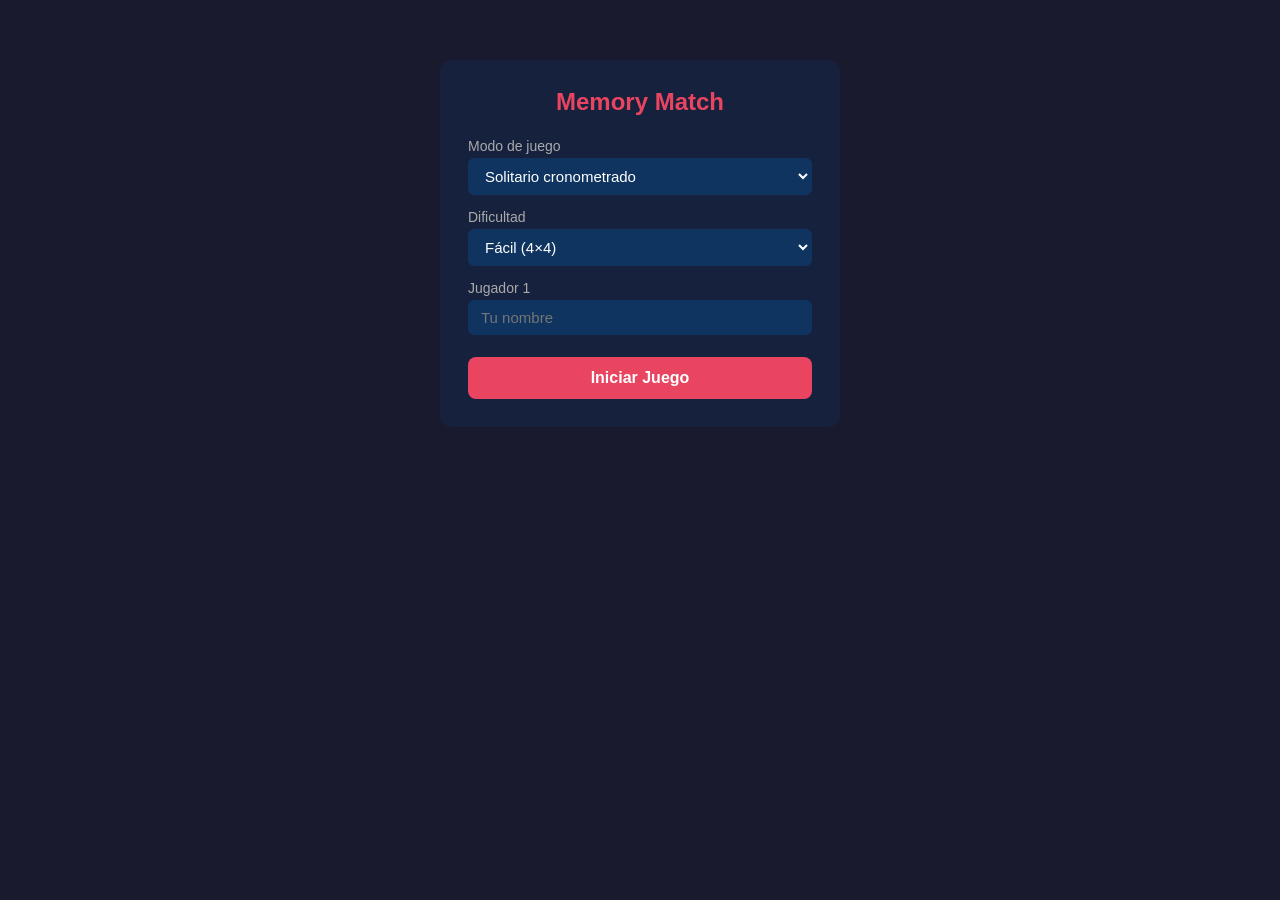
==== danmaku/index.html @ c671585b "Add files via upload" ====
<!DOCTYPE html>
<html lang="es">
<head>
  <meta charset="UTF-8" />
  <meta name="viewport" content="width=device-width, initial-scale=1.0" />
  <title>Memory Match</title>
  <link rel="stylesheet" href="css/styles.css" />
</head>
<body>

  <!-- ======================================================
       MENÚ DE CONFIGURACIÓN
  ======================================================= -->
  <div id="menu">
    <h1>Memory Match</h1>

    <label>Modo de juego
      <select id="select-mode">
        <option value="solo">Solitario cronometrado</option>
        <option value="pvp">PvP (2 jugadores)</option>
        <option value="free">Libre (práctica)</option>
      </select>
    </label>

    <label>Dificultad
      <select id="select-difficulty">
        <option value="4">Fácil (4×4)</option>
        <option value="6">Intermedio (6×6)</option>
        <option value="8">Difícil (8×8)</option>
      </select>
    </label>

    <label>Jugador 1
      <input id="input-player1" type="text" placeholder="Tu nombre" />
    </label>

    <label id="player2-label" style="display:none">Jugador 2
      <input id="input-player2" type="text" placeholder="Nombre jugador 2" />
    </label>

    <button id="btn-start">Iniciar Juego</button>
  </div>

  <!-- ======================================================
       CONTENEDOR DEL JUEGO
  ======================================================= -->
  <div id="game-container">
    <div id="hud"></div>
    <div id="board"></div>
  </div>

  <!-- ======================================================
       PANTALLA DE FIN DE PARTIDA
  ======================================================= -->
  <div id="end-screen"></div>

  <!-- ======================================================
       SCRIPTS — orden de dependencia
  ======================================================= -->
  <script src="js/board.js"></script>
  <script src="js/game.js"></script>
  <script src="js/modes.js"></script>
  <script src="js/timer.js"></script>
  <script src="js/hud.js"></script>
  <script src="js/app.js"></script>

</body>
</html>
---- danmaku/css/styles.css ----
/* styles.css — estilos mínimos de desarrollo */

* {
  box-sizing: border-box;
  margin: 0;
  padding: 0;
}

body {
  font-family: sans-serif;
  background: #1a1a2e;
  color: white;
  min-height: 100vh;
  padding: 20px;
}

/* ---- MENÚ ---- */
#menu {
  display: flex;
  flex-direction: column;
  gap: 14px;
  max-width: 400px;
  margin: 40px auto;
  background: #16213e;
  padding: 28px;
  border-radius: 12px;
}

#menu h1 {
  text-align: center;
  margin-bottom: 8px;
  font-size: 24px;
  color: #e94560;
}

#menu label {
  display: flex;
  flex-direction: column;
  gap: 4px;
  font-size: 14px;
  color: #aaa;
}

#menu select,
#menu input {
  padding: 8px 12px;
  font-size: 15px;
  border-radius: 6px;
  border: 1px solid #0f3460;
  background: #0f3460;
  color: white;
  outline: none;
}

#btn-start {
  margin-top: 8px;
  padding: 12px;
  font-size: 16px;
  font-weight: bold;
  background: #e94560;
  color: white;
  border: none;
  border-radius: 8px;
  cursor: pointer;
}

#btn-start:hover { background: #c73652; }

/* ---- JUEGO ---- */
#game-container {
  display: none;
  flex-direction: column;
  align-items: center;
  gap: 16px;
}

/* ---- HUD ---- */
#hud {
  display: none;
  justify-content: space-between;
  align-items: center;
  width: 100%;
  max-width: 700px;
  background: #16213e;
  padding: 10px 20px;
  border-radius: 10px;
  font-size: 14px;
  gap: 12px;
}

.hud-section {
  display: flex;
  flex-direction: column;
  gap: 4px;
}

.pvp-player { opacity: 0.5; font-size: 13px; }
.pvp-player.active-player {
  opacity: 1;
  font-weight: bold;
  color: #4ade80;
}

.hud-restart {
  padding: 6px 14px;
  background: #e94560;
  color: white;
  border: none;
  border-radius: 6px;
  cursor: pointer;
  font-size: 13px;
}

/* ---- TABLERO ---- */
#board {
  display: grid;
  gap: 8px;
}

/* ---- CARTAS ---- */
.card {
  width: 80px;
  height: 80px;
  cursor: pointer;
  position: relative;
  perspective: 600px;
}

.card-inner {
  width: 100%;
  height: 100%;
  position: relative;
  transform-style: preserve-3d;
  transition: transform 0.4s ease;
}

.card.flipped .card-inner,
.card.matched .card-inner {
  transform: rotateY(180deg);
}

.card-front,
.card-back {
  position: absolute;
  width: 100%;
  height: 100%;
  backface-visibility: hidden;
  border-radius: 8px;
  display: flex;
  align-items: center;
  justify-content: center;
  font-size: 32px;
  user-select: none;
}

.card-front {
  background: #0f3460;
  border: 2px solid #e94560;
  color: #e94560;
  font-size: 20px;
}

.card-back {
  background: #16213e;
  border: 2px solid #0f3460;
  transform: rotateY(180deg);
}

.card.matched .card-back {
  border-color: #4ade80;
  background: #14532d;
}

.card.wrong .card-back {
  border-color: #f87171;
  animation: shake 0.3s ease;
}

@keyframes shake {
  0%,  100% { transform: rotateY(180deg) translateX(0);    }
  25%        { transform: rotateY(180deg) translateX(-5px); }
  75%        { transform: rotateY(180deg) translateX(5px);  }
}

/* ---- PANTALLA DE FIN (fallback) ---- */
#end-screen {
  display: none;
  position: fixed;
  inset: 0;
  background: rgba(0, 0, 0, 0.85);
  z-index: 100;
  align-items: center;
  justify-content: center;
}

#end-screen.active { display: flex; }

.end-screen-fallback {
  background: #16213e;
  border-radius: 16px;
  padding: 40px;
  text-align: center;
  display: flex;
  flex-direction: column;
  gap: 12px;
  min-width: 300px;
}

.end-screen-fallback h2 { color: #e94560; font-size: 26px; }

.end-screen-fallback button {
  padding: 10px 20px;
  border: none;
  border-radius: 8px;
  cursor: pointer;
  font-size: 15px;
  font-weight: bold;
}

#end-restart { background: #e94560; color: white; }
#end-menu    { background: #0f3460; color: white; }
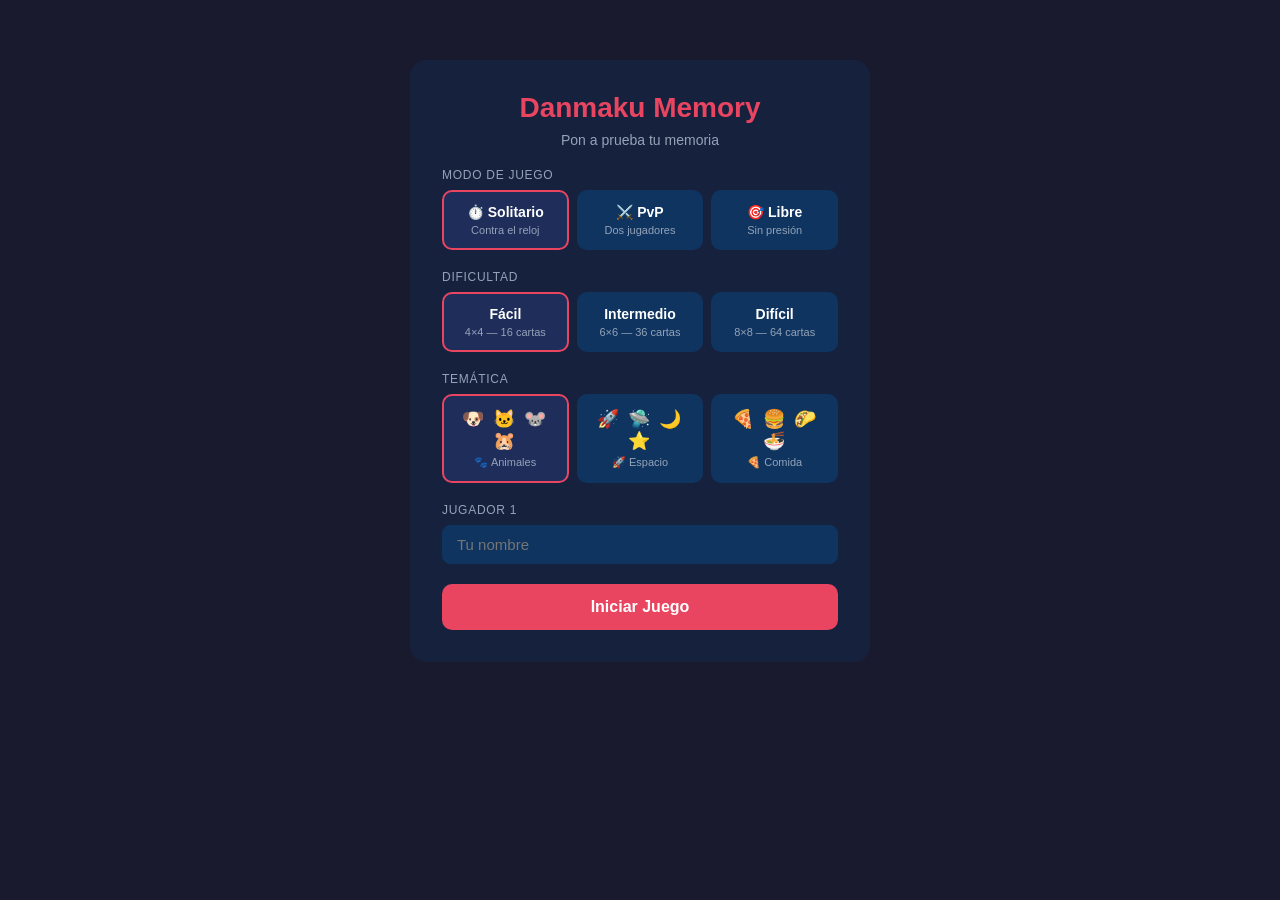
==== commit 7437d7c4: "Add files via upload" ====
--- a/danmaku/index.html
+++ b/danmaku/index.html
@@ -3,65 +3,36 @@
 <head>
   <meta charset="UTF-8" />
   <meta name="viewport" content="width=device-width, initial-scale=1.0" />
-  <title>Memory Match</title>
+  <title>Danmaku Memory</title>
   <link rel="stylesheet" href="css/styles.css" />
 </head>
 <body>
 
-  <!-- ======================================================
-       MENÚ DE CONFIGURACIÓN
-  ======================================================= -->
-  <div id="menu">
-    <h1>Memory Match</h1>
+  <!-- MENÚ -->
+  <div id="menu"></div>
 
-    <label>Modo de juego
-      <select id="select-mode">
-        <option value="solo">Solitario cronometrado</option>
-        <option value="pvp">PvP (2 jugadores)</option>
-        <option value="free">Libre (práctica)</option>
-      </select>
-    </label>
-
-    <label>Dificultad
-      <select id="select-difficulty">
-        <option value="4">Fácil (4×4)</option>
-        <option value="6">Intermedio (6×6)</option>
-        <option value="8">Difícil (8×8)</option>
-      </select>
-    </label>
-
-    <label>Jugador 1
-      <input id="input-player1" type="text" placeholder="Tu nombre" />
-    </label>
-
-    <label id="player2-label" style="display:none">Jugador 2
-      <input id="input-player2" type="text" placeholder="Nombre jugador 2" />
-    </label>
-
-    <button id="btn-start">Iniciar Juego</button>
-  </div>
-
-  <!-- ======================================================
-       CONTENEDOR DEL JUEGO
-  ======================================================= -->
+  <!-- JUEGO -->
   <div id="game-container">
     <div id="hud"></div>
     <div id="board"></div>
   </div>
 
-  <!-- ======================================================
-       PANTALLA DE FIN DE PARTIDA
-  ======================================================= -->
+  <!-- PANTALLA DE FIN -->
   <div id="end-screen"></div>
 
-  <!-- ======================================================
-       SCRIPTS — orden de dependencia
-  ======================================================= -->
+  <!-- NOTIFICACIONES DE LOGROS -->
+  <div id="achievement-container"></div>
+
+  <!-- SCRIPTS — orden de dependencia -->
+  <script src="js/themes.js"></script>
   <script src="js/board.js"></script>
   <script src="js/game.js"></script>
   <script src="js/modes.js"></script>
   <script src="js/timer.js"></script>
   <script src="js/hud.js"></script>
+  <script src="js/achievements.js"></script>
+  <script src="js/endScreen.js"></script>
+  <script src="js/menu.js"></script>
   <script src="js/app.js"></script>
 
 </body>
--- a/danmaku/css/styles.css
+++ b/danmaku/css/styles.css
@@ -1,4 +1,4 @@
-/* styles.css — estilos mínimos de desarrollo */
+/* styles.css — estilos de desarrollo */
 
 * {
   box-sizing: border-box;
@@ -18,53 +18,120 @@
 #menu {
   display: flex;
   flex-direction: column;
-  gap: 14px;
-  max-width: 400px;
+  gap: 20px;
+  max-width: 460px;
   margin: 40px auto;
   background: #16213e;
-  padding: 28px;
-  border-radius: 12px;
-}
-
-#menu h1 {
+  padding: 32px;
+  border-radius: 16px;
+}
+
+.menu-title {
   text-align: center;
-  margin-bottom: 8px;
-  font-size: 24px;
+  font-size: 28px;
   color: #e94560;
 }
 
-#menu label {
-  display: flex;
-  flex-direction: column;
-  gap: 4px;
+.menu-subtitle {
+  text-align: center;
   font-size: 14px;
-  color: #aaa;
-}
-
-#menu select,
-#menu input {
-  padding: 8px 12px;
+  color: #94a3b8;
+  margin-top: -12px;
+}
+
+.menu-group {
+  display: flex;
+  flex-direction: column;
+  gap: 8px;
+}
+
+.menu-label {
+  font-size: 12px;
+  color: #94a3b8;
+  text-transform: uppercase;
+  letter-spacing: 0.06em;
+}
+
+.menu-input {
+  padding: 10px 14px;
   font-size: 15px;
-  border-radius: 6px;
+  border-radius: 8px;
   border: 1px solid #0f3460;
   background: #0f3460;
   color: white;
   outline: none;
-}
-
-#btn-start {
-  margin-top: 8px;
-  padding: 12px;
+  transition: border-color 0.2s;
+}
+
+.menu-input:focus { border-color: #818cf8; }
+
+.mode-selector,
+.difficulty-selector,
+.theme-selector {
+  display: grid;
+  grid-template-columns: repeat(3, 1fr);
+  gap: 8px;
+}
+
+.mode-btn,
+.difficulty-btn,
+.theme-btn {
+  display: flex;
+  flex-direction: column;
+  align-items: center;
+  gap: 4px;
+  padding: 12px 8px;
+  background: #0f3460;
+  border: 2px solid transparent;
+  border-radius: 10px;
+  cursor: pointer;
+  color: white;
+  transition: border-color 0.2s, background 0.2s;
+}
+
+.mode-btn:hover,
+.difficulty-btn:hover,
+.theme-btn:hover { border-color: #818cf8; }
+
+.mode-btn--active,
+.difficulty-btn--active,
+.theme-btn--active { border-color: #e94560; background: #1e2d5a; }
+
+.mode-btn-label,
+.difficulty-btn-label { font-size: 14px; font-weight: bold; }
+
+.mode-btn-desc,
+.difficulty-btn-desc { font-size: 11px; color: #94a3b8; }
+
+.theme-btn-preview { font-size: 18px; letter-spacing: 2px; }
+.theme-btn-name    { font-size: 11px; color: #94a3b8; }
+
+.players-wrapper {
+  display: flex;
+  flex-direction: column;
+  gap: 12px;
+}
+
+.menu-error {
+  font-size: 13px;
+  color: #f87171;
+  display: none;
+}
+
+.menu-start-btn {
+  padding: 14px;
   font-size: 16px;
   font-weight: bold;
   background: #e94560;
   color: white;
   border: none;
-  border-radius: 8px;
+  border-radius: 10px;
   cursor: pointer;
-}
-
-#btn-start:hover { background: #c73652; }
+  transition: background 0.2s, transform 0.1s;
+}
+
+.menu-start-btn:hover  { background: #c73652; }
+.menu-start-btn:active { transform: scale(0.98); }
 
 /* ---- JUEGO ---- */
 #game-container {
@@ -182,40 +249,163 @@
   75%        { transform: rotateY(180deg) translateX(5px);  }
 }
 
-/* ---- PANTALLA DE FIN (fallback) ---- */
+/* ---- PANTALLA DE FIN ---- */
 #end-screen {
   display: none;
   position: fixed;
   inset: 0;
-  background: rgba(0, 0, 0, 0.85);
+  background: rgba(0, 0, 0, 0.88);
   z-index: 100;
   align-items: center;
   justify-content: center;
-}
-
-#end-screen.active { display: flex; }
-
-.end-screen-fallback {
+  padding: 20px;
+}
+
+.end-card {
   background: #16213e;
-  border-radius: 16px;
+  border-radius: 20px;
   padding: 40px;
-  text-align: center;
-  display: flex;
-  flex-direction: column;
+  width: 100%;
+  max-width: 480px;
+  display: flex;
+  flex-direction: column;
+  gap: 24px;
+  opacity: 0;
+  transform: translateY(30px);
+  transition: opacity 0.4s ease, transform 0.4s ease;
+}
+
+.end-card--visible {
+  opacity: 1;
+  transform: translateY(0);
+}
+
+.end-header { text-align: center; }
+.end-emoji  { font-size: 52px; margin-bottom: 8px; }
+.end-title  { font-size: 26px; color: #e2e8f0; margin-bottom: 4px; }
+.end-subtitle { font-size: 14px; color: #94a3b8; }
+
+.end-stats {
+  display: grid;
+  grid-template-columns: repeat(2, 1fr);
   gap: 12px;
-  min-width: 300px;
-}
-
-.end-screen-fallback h2 { color: #e94560; font-size: 26px; }
-
-.end-screen-fallback button {
-  padding: 10px 20px;
+}
+
+.end-stat {
+  background: #0f3460;
+  border-radius: 10px;
+  padding: 14px;
+  display: flex;
+  flex-direction: column;
+  align-items: center;
+  gap: 4px;
+}
+
+.end-stat-value { font-size: 22px; font-weight: bold; color: #e2e8f0; }
+.end-stat-label { font-size: 11px; color: #94a3b8; text-transform: uppercase; letter-spacing: 0.05em; }
+
+.end-pvp { display: flex; flex-direction: column; gap: 8px; }
+.end-pvp-title { font-size: 14px; color: #94a3b8; text-transform: uppercase; letter-spacing: 0.05em; margin-bottom: 4px; }
+
+.end-pvp-row {
+  display: flex;
+  justify-content: space-between;
+  align-items: center;
+  background: #0f3460;
+  border-radius: 8px;
+  padding: 10px 16px;
+  font-size: 14px;
+}
+
+.end-pvp-row--winner {
+  border: 2px solid #4ade80;
+  color: #4ade80;
+}
+
+.end-achievements { display: flex; flex-direction: column; gap: 10px; }
+.end-achievements-title { font-size: 14px; color: #94a3b8; text-transform: uppercase; letter-spacing: 0.05em; }
+
+.end-achievements-list {
+  display: flex;
+  flex-wrap: wrap;
+  gap: 8px;
+}
+
+.end-achievement-badge {
+  display: flex;
+  align-items: center;
+  gap: 6px;
+  background: #0f3460;
+  border: 1px solid #818cf8;
+  border-radius: 20px;
+  padding: 6px 12px;
+  font-size: 13px;
+}
+
+.badge-icon  { font-size: 16px; }
+.badge-title { color: #c7d2fe; }
+
+.end-actions { display: flex; gap: 12px; }
+
+.end-btn {
+  flex: 1;
+  padding: 12px;
   border: none;
-  border-radius: 8px;
+  border-radius: 10px;
   cursor: pointer;
-  font-size: 15px;
+  font-size: 14px;
   font-weight: bold;
-}
-
-#end-restart { background: #e94560; color: white; }
-#end-menu    { background: #0f3460; color: white; }+  transition: opacity 0.2s;
+}
+
+.end-btn:hover { opacity: 0.85; }
+.end-btn--primary   { background: #e94560; color: white; }
+.end-btn--secondary { background: #0f3460; color: white; }
+
+/* ---- LOGROS ---- */
+#achievement-container {
+  position: fixed;
+  bottom: 24px;
+  right: 24px;
+  z-index: 200;
+  display: flex;
+  flex-direction: column;
+  gap: 10px;
+  pointer-events: none;
+}
+
+.achievement-toast {
+  display: flex;
+  align-items: center;
+  gap: 12px;
+  background: #16213e;
+  border: 2px solid #818cf8;
+  border-radius: 12px;
+  padding: 12px 16px;
+  min-width: 260px;
+  max-width: 320px;
+  opacity: 0;
+  transform: translateX(60px);
+  transition: opacity 0.3s ease, transform 0.3s ease;
+}
+
+.achievement-toast--visible {
+  opacity: 1;
+  transform: translateX(0);
+}
+
+.achievement-toast--hiding {
+  opacity: 0;
+  transform: translateX(60px);
+}
+
+.achievement-icon { font-size: 28px; }
+
+.achievement-info {
+  display: flex;
+  flex-direction: column;
+  gap: 2px;
+}
+
+.achievement-info strong { font-size: 14px; color: #e2e8f0; }
+.achievement-info small  { font-size: 12px; color: #94a3b8; }
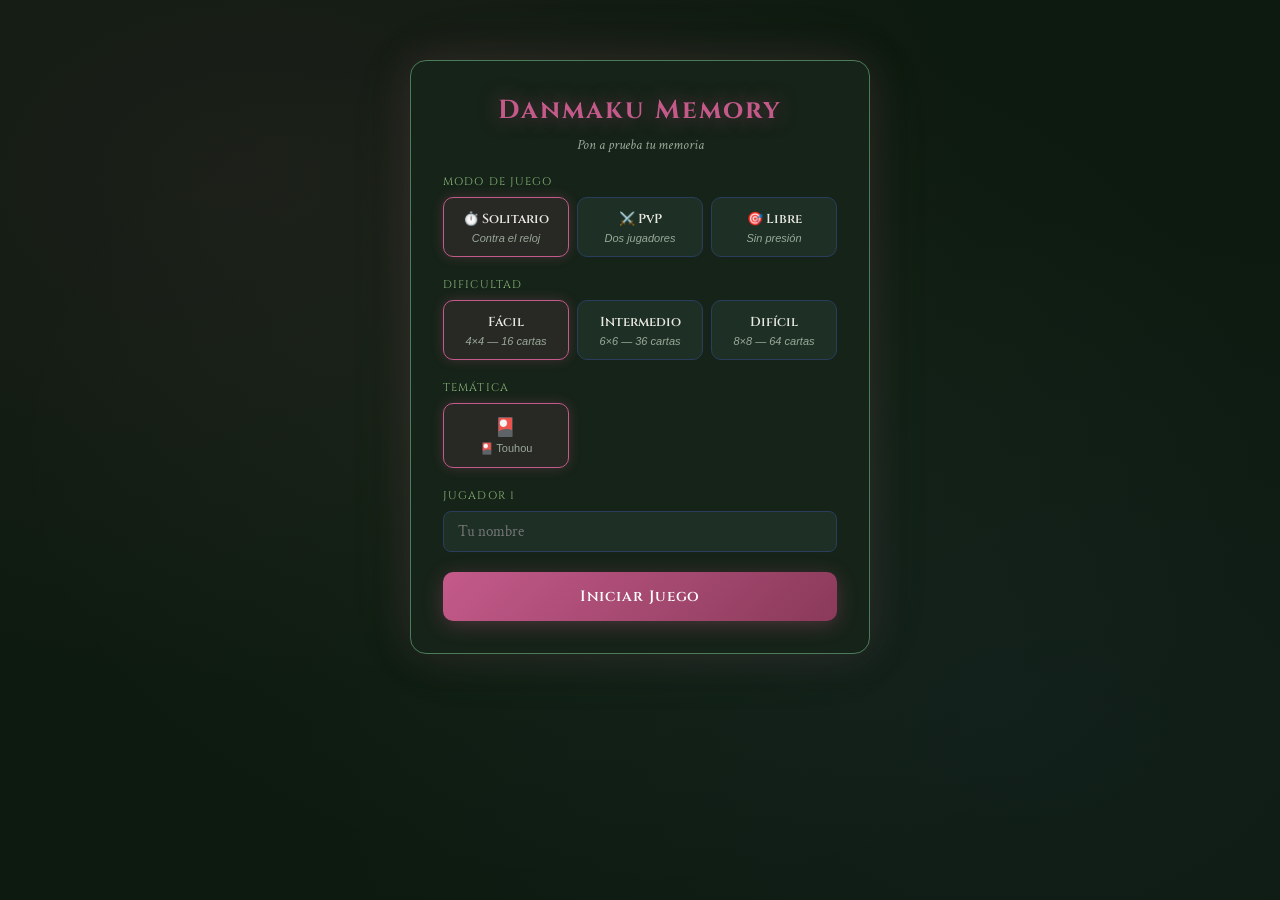
==== commit f1add7bf: "Add files via upload" ====
--- a/danmaku/index.html
+++ b/danmaku/index.html
@@ -3,7 +3,7 @@
 <head>
   <meta charset="UTF-8" />
   <meta name="viewport" content="width=device-width, initial-scale=1.0" />
-  <title>Danmaku Memory</title>
+  <title>Danmaku Memory Battle</title>
   <link rel="stylesheet" href="css/styles.css" />
 </head>
 <body>
@@ -14,7 +14,7 @@
   <!-- JUEGO -->
   <div id="game-container">
     <div id="hud"></div>
-    <div id="board"></div>
+    <!-- Los tableros se crean dinámicamente por app.js -->
   </div>
 
   <!-- PANTALLA DE FIN -->
--- a/danmaku/css/styles.css
+++ b/danmaku/css/styles.css
@@ -1,4 +1,21 @@
-/* styles.css — estilos de desarrollo */
+/* styles.css — paleta Touhou: 東方花映塚 */
+
+@import url('https://fonts.googleapis.com/css2?family=Cinzel:wght@400;600;700&family=Crimson+Text:ital,wght@0,400;0,600;1,400&display=swap');
+
+:root {
+  --bg:          #0d1a0f;
+  --surface:     #162318;
+  --surface-2:   #1e3025;
+  --primary:     #c45a8a;
+  --primary-dim: #8a3a5a;
+  --accent:      #8ab87a;
+  --accent-dim:  #4a7c5a;
+  --blue:        #2a3d5c;
+  --blue-light:  #4a6a8a;
+  --text:        #e8e8e0;
+  --text-dim:    #9aaa9a;
+  --wrong:       #e85a5a;
+}
 
 * {
   box-sizing: border-box;
@@ -7,9 +24,13 @@
 }
 
 body {
-  font-family: sans-serif;
-  background: #1a1a2e;
-  color: white;
+  font-family: 'Crimson Text', serif;
+  background: var(--bg);
+  background-image:
+    radial-gradient(ellipse at 20% 20%, rgba(196, 90, 138, 0.08) 0%, transparent 50%),
+    radial-gradient(ellipse at 80% 80%, rgba(42, 61, 92, 0.15) 0%, transparent 50%),
+    radial-gradient(ellipse at 50% 50%, rgba(138, 184, 122, 0.05) 0%, transparent 70%);
+  color: var(--text);
   min-height: 100vh;
   padding: 20px;
 }
@@ -21,22 +42,31 @@
   gap: 20px;
   max-width: 460px;
   margin: 40px auto;
-  background: #16213e;
+  background: var(--surface);
   padding: 32px;
   border-radius: 16px;
+  border: 1px solid var(--accent-dim);
+  box-shadow:
+    0 0 40px rgba(196, 90, 138, 0.15),
+    0 0 80px rgba(138, 184, 122, 0.05);
 }
 
 .menu-title {
   text-align: center;
-  font-size: 28px;
-  color: #e94560;
+  font-family: 'Cinzel', serif;
+  font-size: 26px;
+  font-weight: 700;
+  color: var(--primary);
+  letter-spacing: 0.08em;
+  text-shadow: 0 0 20px rgba(196, 90, 138, 0.5);
 }
 
 .menu-subtitle {
   text-align: center;
   font-size: 14px;
-  color: #94a3b8;
+  color: var(--text-dim);
   margin-top: -12px;
+  font-style: italic;
 }
 
 .menu-group {
@@ -46,24 +76,29 @@
 }
 
 .menu-label {
-  font-size: 12px;
-  color: #94a3b8;
+  font-size: 11px;
+  color: var(--accent);
   text-transform: uppercase;
-  letter-spacing: 0.06em;
+  letter-spacing: 0.1em;
+  font-family: 'Cinzel', serif;
 }
 
 .menu-input {
   padding: 10px 14px;
   font-size: 15px;
+  font-family: 'Crimson Text', serif;
   border-radius: 8px;
-  border: 1px solid #0f3460;
-  background: #0f3460;
-  color: white;
+  border: 1px solid var(--blue);
+  background: var(--surface-2);
+  color: var(--text);
   outline: none;
-  transition: border-color 0.2s;
-}
-
-.menu-input:focus { border-color: #818cf8; }
+  transition: border-color 0.2s, box-shadow 0.2s;
+}
+
+.menu-input:focus {
+  border-color: var(--primary);
+  box-shadow: 0 0 10px rgba(196, 90, 138, 0.2);
+}
 
 .mode-selector,
 .difficulty-selector,
@@ -81,30 +116,45 @@
   align-items: center;
   gap: 4px;
   padding: 12px 8px;
-  background: #0f3460;
-  border: 2px solid transparent;
+  background: var(--surface-2);
+  border: 1px solid var(--blue);
   border-radius: 10px;
   cursor: pointer;
-  color: white;
-  transition: border-color 0.2s, background 0.2s;
+  color: var(--text);
+  transition: border-color 0.2s, background 0.2s, box-shadow 0.2s;
 }
 
 .mode-btn:hover,
 .difficulty-btn:hover,
-.theme-btn:hover { border-color: #818cf8; }
+.theme-btn:hover {
+  border-color: var(--accent);
+  box-shadow: 0 0 10px rgba(138, 184, 122, 0.2);
+}
 
 .mode-btn--active,
 .difficulty-btn--active,
-.theme-btn--active { border-color: #e94560; background: #1e2d5a; }
+.theme-btn--active {
+  border-color: var(--primary);
+  background: rgba(196, 90, 138, 0.1);
+  box-shadow: 0 0 12px rgba(196, 90, 138, 0.25);
+}
 
 .mode-btn-label,
-.difficulty-btn-label { font-size: 14px; font-weight: bold; }
+.difficulty-btn-label {
+  font-size: 13px;
+  font-weight: 600;
+  font-family: 'Cinzel', serif;
+}
 
 .mode-btn-desc,
-.difficulty-btn-desc { font-size: 11px; color: #94a3b8; }
+.difficulty-btn-desc {
+  font-size: 11px;
+  color: var(--text-dim);
+  font-style: italic;
+}
 
 .theme-btn-preview { font-size: 18px; letter-spacing: 2px; }
-.theme-btn-name    { font-size: 11px; color: #94a3b8; }
+.theme-btn-name    { font-size: 11px; color: var(--text-dim); }
 
 .players-wrapper {
   display: flex;
@@ -114,23 +164,31 @@
 
 .menu-error {
   font-size: 13px;
-  color: #f87171;
+  color: var(--wrong);
   display: none;
+  font-style: italic;
 }
 
 .menu-start-btn {
   padding: 14px;
-  font-size: 16px;
-  font-weight: bold;
-  background: #e94560;
+  font-size: 15px;
+  font-weight: 600;
+  font-family: 'Cinzel', serif;
+  letter-spacing: 0.06em;
+  background: linear-gradient(135deg, var(--primary), var(--primary-dim));
   color: white;
   border: none;
   border-radius: 10px;
   cursor: pointer;
-  transition: background 0.2s, transform 0.1s;
-}
-
-.menu-start-btn:hover  { background: #c73652; }
+  transition: opacity 0.2s, transform 0.1s, box-shadow 0.2s;
+  box-shadow: 0 4px 20px rgba(196, 90, 138, 0.3);
+}
+
+.menu-start-btn:hover {
+  opacity: 0.9;
+  box-shadow: 0 4px 30px rgba(196, 90, 138, 0.5);
+}
+
 .menu-start-btn:active { transform: scale(0.98); }
 
 /* ---- JUEGO ---- */
@@ -139,6 +197,11 @@
   flex-direction: column;
   align-items: center;
   gap: 16px;
+}
+
+#game-container.game-container--split {
+  flex-direction: column;
+  align-items: stretch;
 }
 
 /* ---- HUD ---- */
@@ -147,47 +210,151 @@
   justify-content: space-between;
   align-items: center;
   width: 100%;
-  max-width: 700px;
-  background: #16213e;
+  max-width: 900px;
+  background: var(--surface);
+  border: 1px solid var(--accent-dim);
   padding: 10px 20px;
   border-radius: 10px;
   font-size: 14px;
   gap: 12px;
+  margin: 0 auto;
+  box-shadow: 0 0 20px rgba(138, 184, 122, 0.08);
 }
 
 .hud-section {
   display: flex;
   flex-direction: column;
   gap: 4px;
+}
+
+.hud-moves,
+.hud-pairs,
+.hud-timer,
+.hud-players,
+.hud-turn {
+  color: var(--text-dim);
+  font-size: 13px;
+}
+
+.hud-timer {
+  font-family: 'Cinzel', serif;
+  color: var(--accent);
+  font-size: 15px;
 }
 
 .pvp-player { opacity: 0.5; font-size: 13px; }
 .pvp-player.active-player {
   opacity: 1;
   font-weight: bold;
-  color: #4ade80;
+  color: var(--accent);
 }
 
 .hud-restart {
   padding: 6px 14px;
-  background: #e94560;
+  background: var(--primary-dim);
   color: white;
   border: none;
   border-radius: 6px;
   cursor: pointer;
-  font-size: 13px;
-}
-
-/* ---- TABLERO ---- */
-#board {
+  font-size: 12px;
+  font-family: 'Cinzel', serif;
+  transition: opacity 0.2s;
+}
+
+.hud-restart:hover { opacity: 0.8; }
+
+.hud-exit {
+  padding: 6px 14px;
+  background: transparent;
+  color: var(--text-dim);
+  border: 1px solid var(--text-dim);
+  border-radius: 6px;
+  cursor: pointer;
+  font-size: 12px;
+  font-family: 'Cinzel', serif;
+  transition: background 0.2s, color 0.2s, border-color 0.2s;
+}
+
+.hud-exit:hover {
+  background: var(--wrong);
+  color: white;
+  border-color: var(--wrong);
+}
+
+/* ---- PvP PANELS ---- */
+#pvp-boards {
+  display: flex;
+  gap: 16px;
+  width: 100%;
+  margin-bottom: 8px;
+}
+
+.pvp-panel {
+  flex: 1;
+  background: var(--surface);
+  border: 1px solid var(--blue);
+  border-radius: 10px;
+  padding: 12px 16px;
+  transition: border-color 0.3s, opacity 0.3s, box-shadow 0.3s;
+  opacity: 0.5;
+}
+
+.pvp-panel--active {
+  border-color: var(--primary);
+  opacity: 1;
+  box-shadow: 0 0 16px rgba(196, 90, 138, 0.2);
+}
+
+.pvp-panel--finished {
+  border-color: var(--accent);
+  opacity: 0.4;
+}
+
+.pvp-panel-header {
+  display: flex;
+  justify-content: space-between;
+  align-items: center;
+  margin-bottom: 6px;
+}
+
+.pvp-panel-name  { font-size: 14px; font-weight: bold; font-family: 'Cinzel', serif; }
+.pvp-panel-score { font-size: 14px; color: var(--primary); font-weight: bold; }
+
+.pvp-panel-stats {
+  display: flex;
+  gap: 16px;
+  font-size: 12px;
+  color: var(--text-dim);
+}
+
+/* ---- TABLEROS ---- */
+.board {
   display: grid;
   gap: 8px;
+  transition: opacity 0.3s;
+}
+
+.board--inactive {
+  opacity: 0.35;
+  pointer-events: none;
+}
+
+.board--finished {
+  opacity: 0.25;
+  pointer-events: none;
+}
+
+.game-container--split .boards-wrapper {
+  display: flex;
+  gap: 24px;
+  justify-content: center;
+  align-items: flex-start;
 }
 
 /* ---- CARTAS ---- */
 .card {
   width: 80px;
-  height: 80px;
+  height: 120px;
   cursor: pointer;
   position: relative;
   perspective: 600px;
@@ -221,32 +388,48 @@
 }
 
 .card-front {
-  background: #0f3460;
-  border: 2px solid #e94560;
-  color: #e94560;
+  background: var(--surface-2);
+  border: 2px solid var(--primary);
+  color: var(--primary);
   font-size: 20px;
+  font-family: 'Cinzel', serif;
+  box-shadow: inset 0 0 20px rgba(196, 90, 138, 0.1);
 }
 
 .card-back {
-  background: #16213e;
-  border: 2px solid #0f3460;
+  background: white;
+  border: 2px solid var(--blue);
   transform: rotateY(180deg);
 }
 
 .card.matched .card-back {
-  border-color: #4ade80;
-  background: #14532d;
+  border-color: var(--accent);
+  background: #f0fff4;
+  box-shadow: 0 0 12px rgba(138, 184, 122, 0.4);
 }
 
 .card.wrong .card-back {
-  border-color: #f87171;
+  border-color: var(--wrong);
   animation: shake 0.3s ease;
+}
+
+.card:not(.matched):not(.flipped):hover .card-inner {
+  transform: translateY(-3px);
+  filter: brightness(1.1);
 }
 
 @keyframes shake {
   0%,  100% { transform: rotateY(180deg) translateX(0);    }
   25%        { transform: rotateY(180deg) translateX(-5px); }
   75%        { transform: rotateY(180deg) translateX(5px);  }
+}
+
+/* ---- IMAGEN DE CARTA ---- */
+.card-img {
+  width: 100%;
+  height: 100%;
+  object-fit: contain;
+  border-radius: 6px;
 }
 
 /* ---- PANTALLA DE FIN ---- */
@@ -254,7 +437,7 @@
   display: none;
   position: fixed;
   inset: 0;
-  background: rgba(0, 0, 0, 0.88);
+  background: rgba(13, 26, 15, 0.92);
   z-index: 100;
   align-items: center;
   justify-content: center;
@@ -262,7 +445,8 @@
 }
 
 .end-card {
-  background: #16213e;
+  background: var(--surface);
+  border: 1px solid var(--accent-dim);
   border-radius: 20px;
   padding: 40px;
   width: 100%;
@@ -273,6 +457,9 @@
   opacity: 0;
   transform: translateY(30px);
   transition: opacity 0.4s ease, transform 0.4s ease;
+  box-shadow:
+    0 0 60px rgba(196, 90, 138, 0.15),
+    0 0 120px rgba(138, 184, 122, 0.08);
 }
 
 .end-card--visible {
@@ -282,8 +469,20 @@
 
 .end-header { text-align: center; }
 .end-emoji  { font-size: 52px; margin-bottom: 8px; }
-.end-title  { font-size: 26px; color: #e2e8f0; margin-bottom: 4px; }
-.end-subtitle { font-size: 14px; color: #94a3b8; }
+
+.end-title {
+  font-size: 24px;
+  font-family: 'Cinzel', serif;
+  color: var(--text);
+  margin-bottom: 4px;
+  text-shadow: 0 0 20px rgba(196, 90, 138, 0.4);
+}
+
+.end-subtitle {
+  font-size: 14px;
+  color: var(--text-dim);
+  font-style: italic;
+}
 
 .end-stats {
   display: grid;
@@ -292,7 +491,8 @@
 }
 
 .end-stat {
-  background: #0f3460;
+  background: var(--surface-2);
+  border: 1px solid var(--blue);
   border-radius: 10px;
   padding: 14px;
   display: flex;
@@ -301,29 +501,57 @@
   gap: 4px;
 }
 
-.end-stat-value { font-size: 22px; font-weight: bold; color: #e2e8f0; }
-.end-stat-label { font-size: 11px; color: #94a3b8; text-transform: uppercase; letter-spacing: 0.05em; }
+.end-stat-value {
+  font-size: 22px;
+  font-weight: bold;
+  font-family: 'Cinzel', serif;
+  color: var(--accent);
+}
+
+.end-stat-label {
+  font-size: 11px;
+  color: var(--text-dim);
+  text-transform: uppercase;
+  letter-spacing: 0.05em;
+}
 
 .end-pvp { display: flex; flex-direction: column; gap: 8px; }
-.end-pvp-title { font-size: 14px; color: #94a3b8; text-transform: uppercase; letter-spacing: 0.05em; margin-bottom: 4px; }
+
+.end-pvp-title {
+  font-size: 11px;
+  font-family: 'Cinzel', serif;
+  color: var(--text-dim);
+  text-transform: uppercase;
+  letter-spacing: 0.08em;
+  margin-bottom: 4px;
+}
 
 .end-pvp-row {
   display: flex;
   justify-content: space-between;
   align-items: center;
-  background: #0f3460;
+  background: var(--surface-2);
+  border: 1px solid var(--blue);
   border-radius: 8px;
   padding: 10px 16px;
   font-size: 14px;
 }
 
 .end-pvp-row--winner {
-  border: 2px solid #4ade80;
-  color: #4ade80;
+  border-color: var(--accent);
+  color: var(--accent);
+  box-shadow: 0 0 12px rgba(138, 184, 122, 0.2);
 }
 
 .end-achievements { display: flex; flex-direction: column; gap: 10px; }
-.end-achievements-title { font-size: 14px; color: #94a3b8; text-transform: uppercase; letter-spacing: 0.05em; }
+
+.end-achievements-title {
+  font-size: 11px;
+  font-family: 'Cinzel', serif;
+  color: var(--text-dim);
+  text-transform: uppercase;
+  letter-spacing: 0.08em;
+}
 
 .end-achievements-list {
   display: flex;
@@ -335,15 +563,15 @@
   display: flex;
   align-items: center;
   gap: 6px;
-  background: #0f3460;
-  border: 1px solid #818cf8;
+  background: var(--surface-2);
+  border: 1px solid var(--blue-light);
   border-radius: 20px;
   padding: 6px 12px;
   font-size: 13px;
 }
 
 .badge-icon  { font-size: 16px; }
-.badge-title { color: #c7d2fe; }
+.badge-title { color: var(--text); }
 
 .end-actions { display: flex; gap: 12px; }
 
@@ -353,14 +581,26 @@
   border: none;
   border-radius: 10px;
   cursor: pointer;
-  font-size: 14px;
-  font-weight: bold;
-  transition: opacity 0.2s;
+  font-size: 13px;
+  font-weight: 600;
+  font-family: 'Cinzel', serif;
+  letter-spacing: 0.04em;
+  transition: opacity 0.2s, box-shadow 0.2s;
 }
 
 .end-btn:hover { opacity: 0.85; }
-.end-btn--primary   { background: #e94560; color: white; }
-.end-btn--secondary { background: #0f3460; color: white; }
+
+.end-btn--primary {
+  background: linear-gradient(135deg, var(--primary), var(--primary-dim));
+  color: white;
+  box-shadow: 0 4px 16px rgba(196, 90, 138, 0.3);
+}
+
+.end-btn--secondary {
+  background: var(--surface-2);
+  color: var(--text-dim);
+  border: 1px solid var(--blue);
+}
 
 /* ---- LOGROS ---- */
 #achievement-container {
@@ -378,8 +618,8 @@
   display: flex;
   align-items: center;
   gap: 12px;
-  background: #16213e;
-  border: 2px solid #818cf8;
+  background: var(--surface);
+  border: 1px solid var(--primary);
   border-radius: 12px;
   padding: 12px 16px;
   min-width: 260px;
@@ -387,6 +627,7 @@
   opacity: 0;
   transform: translateX(60px);
   transition: opacity 0.3s ease, transform 0.3s ease;
+  box-shadow: 0 0 20px rgba(196, 90, 138, 0.2);
 }
 
 .achievement-toast--visible {
@@ -407,5 +648,68 @@
   gap: 2px;
 }
 
-.achievement-info strong { font-size: 14px; color: #e2e8f0; }
-.achievement-info small  { font-size: 12px; color: #94a3b8; }+.achievement-info strong { font-size: 14px; color: var(--text); }
+.achievement-info small  { font-size: 12px; color: var(--text-dim); font-style: italic; }
+
+/* ---- CONFIRMACIÓN SALIR ---- */
+.exit-confirm-overlay {
+  position: fixed;
+  inset: 0;
+  background: rgba(13, 26, 15, 0.85);
+  z-index: 300;
+  display: flex;
+  align-items: center;
+  justify-content: center;
+}
+
+.exit-confirm-box {
+  background: var(--surface);
+  border: 1px solid var(--primary);
+  border-radius: 16px;
+  padding: 32px;
+  text-align: center;
+  display: flex;
+  flex-direction: column;
+  gap: 20px;
+  min-width: 280px;
+  box-shadow: 0 0 40px rgba(196, 90, 138, 0.2);
+}
+
+.exit-confirm-msg {
+  font-size: 16px;
+  color: var(--text);
+  line-height: 1.6;
+  font-style: italic;
+}
+
+.exit-confirm-actions { display: flex; gap: 12px; }
+
+.exit-btn-cancel {
+  flex: 1;
+  padding: 10px;
+  background: var(--surface-2);
+  color: var(--text-dim);
+  border: 1px solid var(--blue);
+  border-radius: 8px;
+  cursor: pointer;
+  font-size: 13px;
+  font-family: 'Cinzel', serif;
+  transition: opacity 0.2s;
+}
+
+.exit-btn-cancel:hover { opacity: 0.8; }
+
+.exit-btn-confirm {
+  flex: 1;
+  padding: 10px;
+  background: linear-gradient(135deg, var(--primary), var(--primary-dim));
+  color: white;
+  border: none;
+  border-radius: 8px;
+  cursor: pointer;
+  font-size: 13px;
+  font-family: 'Cinzel', serif;
+  transition: opacity 0.2s;
+}
+
+.exit-btn-confirm:hover { opacity: 0.8; }
